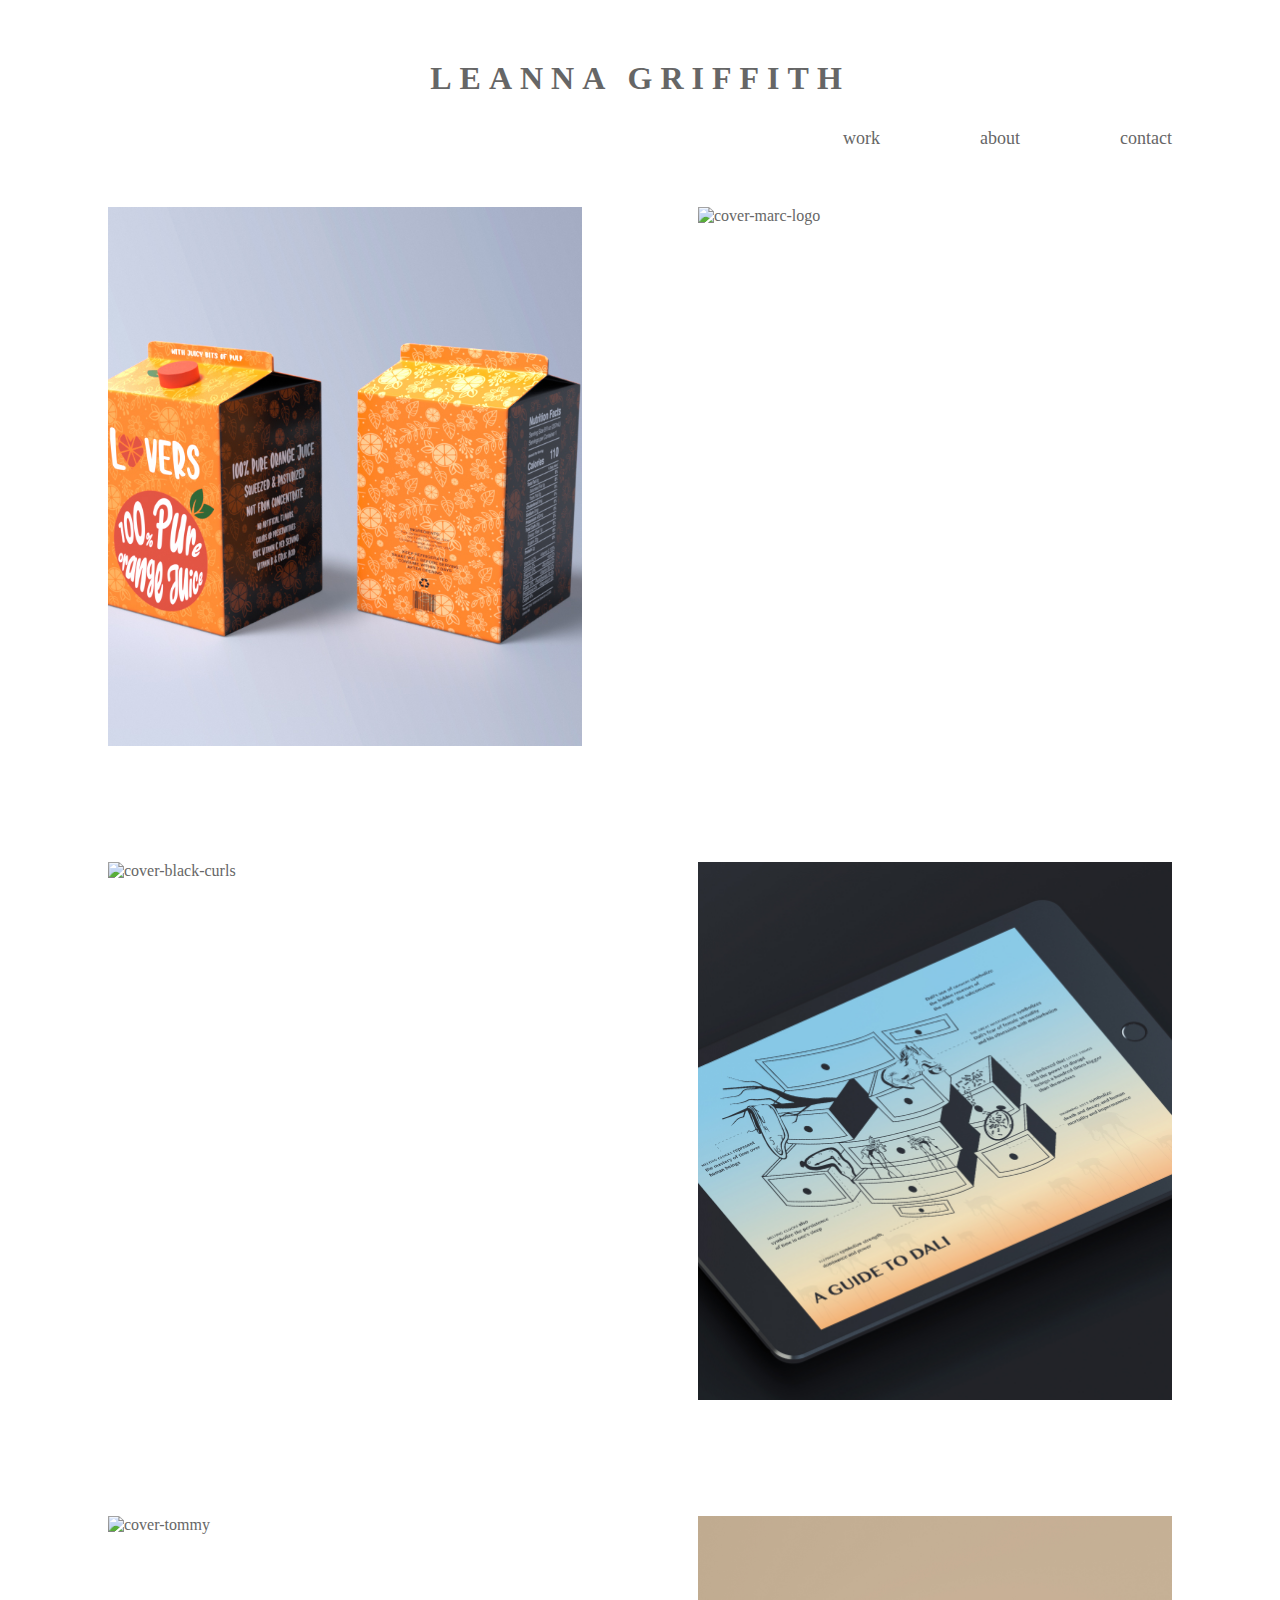
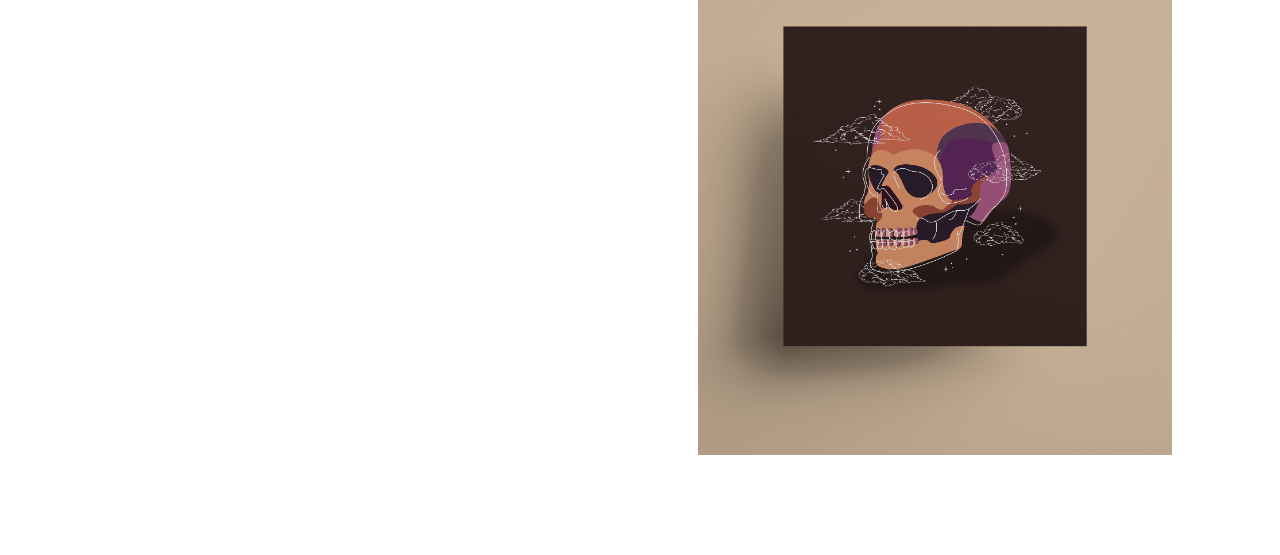
==== index.html @ 29737f6b "Update index.html" ====
<!DOCTYPE html>
<html lang="en-us">
<head>
  <meta charset="utf-8">
  <meta name="viewport" content="width=device-width, initial-scale=1">
  <link rel ="stylesheet" href="css/main.css">
  <title> Leanna Griffith Portfolio  </title>
  <meta name="description" content="Leanna Griffith Portfolio">
  <meta name="author" content="Leanna Griffith">
</head>
<body>
   <h1>
    <a href="index.html">LEANNA GRIFFITH</a>
  </h1>
  
  <div class="topnav">
   <a href="contact.html">contact</a>
   <a href="about.html">about</a>
   <a href="index.html">work</a>
  </div>
  
 <div class = "gallery">
    <div class = "gallery-item">
     <a href="product-and-package-design.html" target="_top"> 
     <div class="img__wrap">
       <img class="gallery-image" img alt="cover-lovers" src="img/cover-lovers.jpg" width="220" height="250"><div class = "img__description"> Product and Package Design</div>
     </div>
     </a>
    </div>

  <div class = "gallery-item">
     <a href="logo-design.html" target="_top"> 
      <div class="img__wrap">
       <img class="gallery-image" img alt="cover-marc-logo" src="img/cover-marc-logo.png" width="220" height="250"><div class = "img__description">Logo Design</div>
      </div>
     </a>  
  </div>
      
  <div class = "gallery-item">
    <a href="poster-design.html" target="_top"> 
      <div class="img__wrap">
        <img class="gallery-image" img alt="cover-black-curls" src="img/cover-black-curls.png" width="220" height="250"><div class = "img__description">Poster Design</div>
      </div>
    </a>  
  </div>

  <div class = "gallery-item">
    <a href="data-visualizations.html" target="_top"> 
     <div class="img__wrap">
       <img class="gallery-image" img alt="cover-dali" src="img/cover-dali.jpg" width="220" height="250"><div class = "img__description">Data Visualizations</div>
     </div>
    </a>  
  </div>
   
  <div class = "gallery-item">
    <a href="animations.html" target="_top"> 
     <div class="img__wrap">
       <img class="gallery-image" img alt="cover-tommy" src="img/cover-tommy.jpg" width="220" height="250"><div class = "img__description">Animations</div>
     </div>
    </a>  
  </div>

  <div class = "gallery-item">
    <a href="digital-illustrations.html" target="_top"> 
      <div class="img__wrap">
        <img class="gallery-image" img alt="cover-skull" src="img/cover-skull.jpg" width="220" height="250"> <div class = "img__description">Digital Illustrations</div>
      </div>
    </a>  
  </div>
</div>
</body>

</html>
---- css/main.css ----
.topnav a {
    color: #666666;
    margin-right: 100px;
    float: right;
    padding: 0px -40px;
    text-decoration: none;
    font-size: 18px;
    font-family: "Avenir";   
}
.topnav a:hover {
    color: black; 
}

h1{
    margin-top: 50px;
    font-family: 'Helvetica Neue';
    text-align: center;
    letter-spacing: 8px;
    padding: 10px;
}

 a {
    color: #666666;
    cursor:pointer;
    text-decoration: none;
  }

h3{
    font-family: 'Avenir';
    padding: 0px 100px;
    color:#000;
    display: flex;
}

.gallery {
 display: flex;
 flex-wrap: wrap;
}

.gallery-image {
 display: block;
 width: 100%;
 height: 100%;
 object-fit: cover;
}

@supports (display: grid) {
 .gallery {
  display: grid;
  grid-template-columns: repeat(auto-fit, minmax(27rem, 1fr));
  grid-gap: 1rem;
 }
.gallery,
 .gallery-item {
  margin: 50px;
 }
}

.img__wrap {
  position: relative;
  height: 100%;
  width: 100%;
}
.img__description {
  position:absolute;
  width: 100%;
  border: none;
  height: 100%;
  opacity: 0;
  line-height: 400px;
  text-align: center;
  background-color: white;
  top: 0;
  bottom: 0;
  left: 0;
  right: 0;
!transition: opacity .2s, visibility .2s;
}
.img__wrap:hover .img__description {
  visibility: visible;
  opacity: 10;
  font-family: 'Avenir';

}
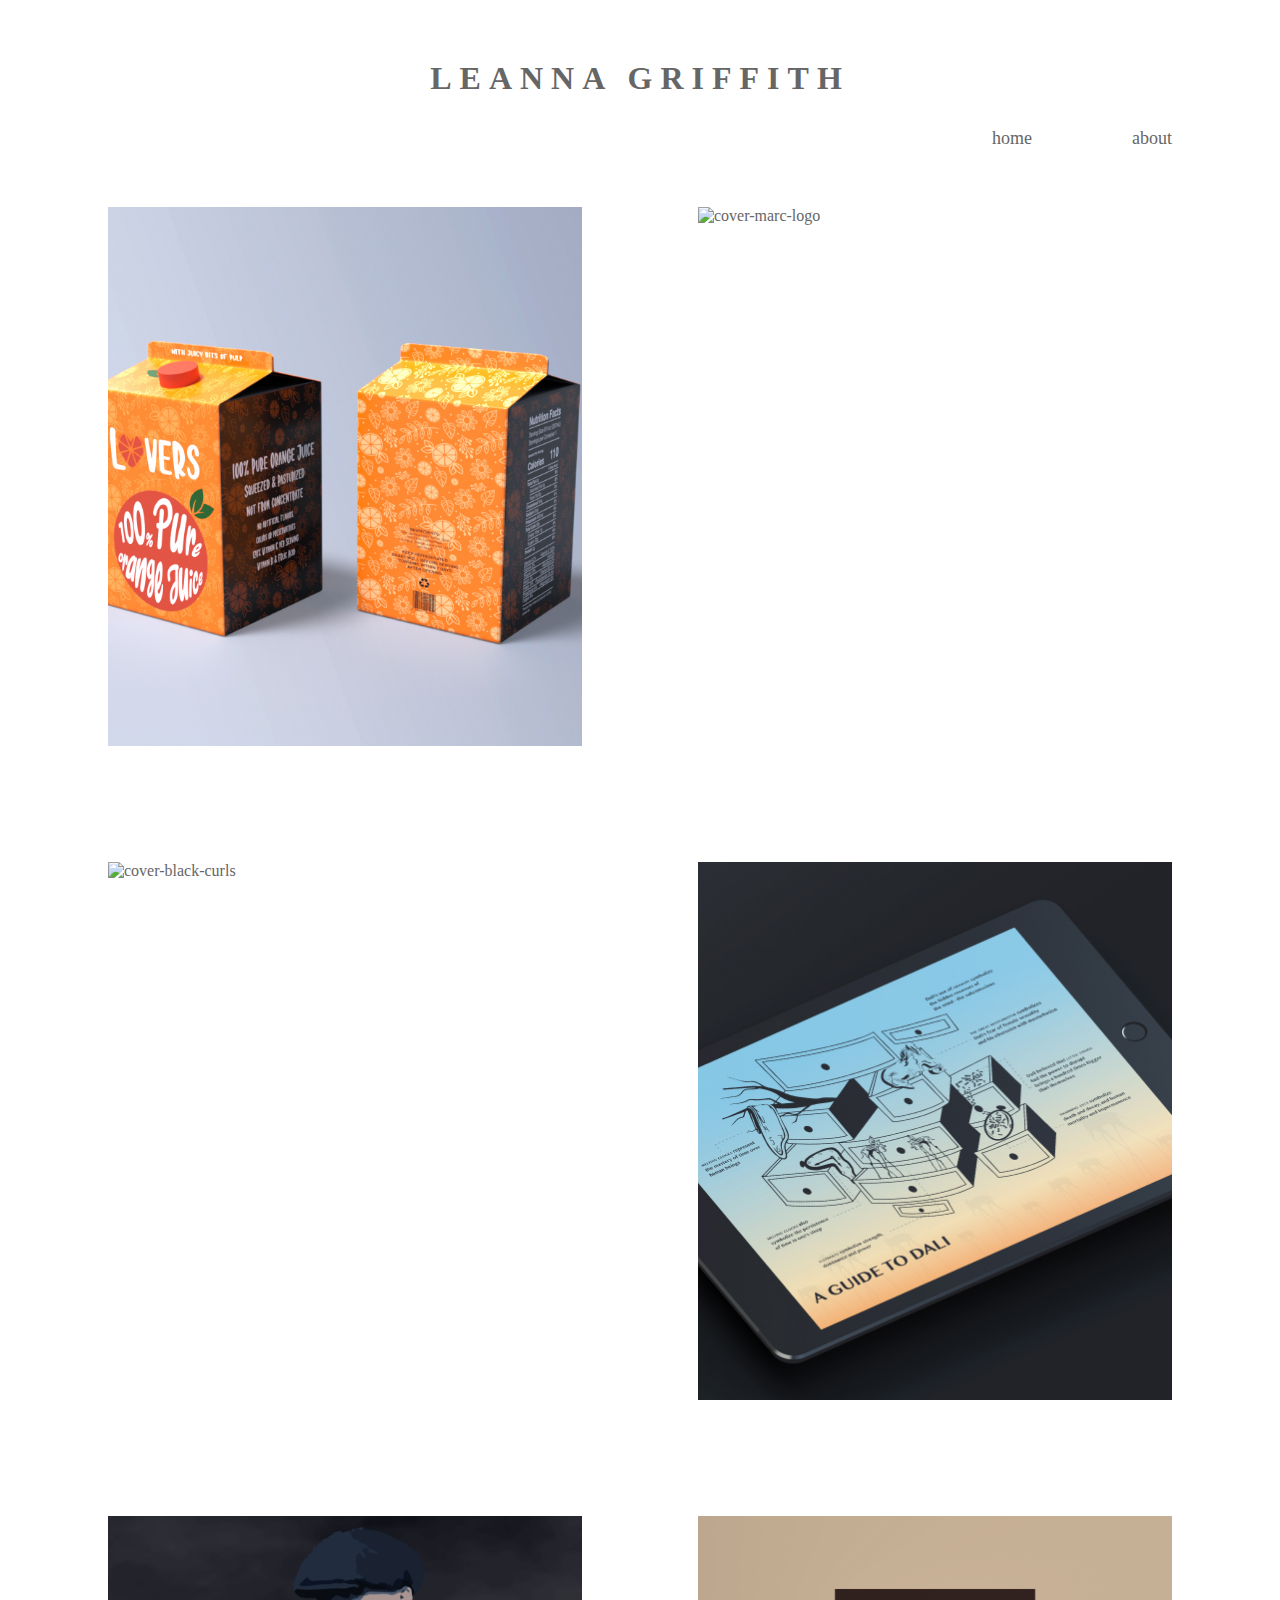
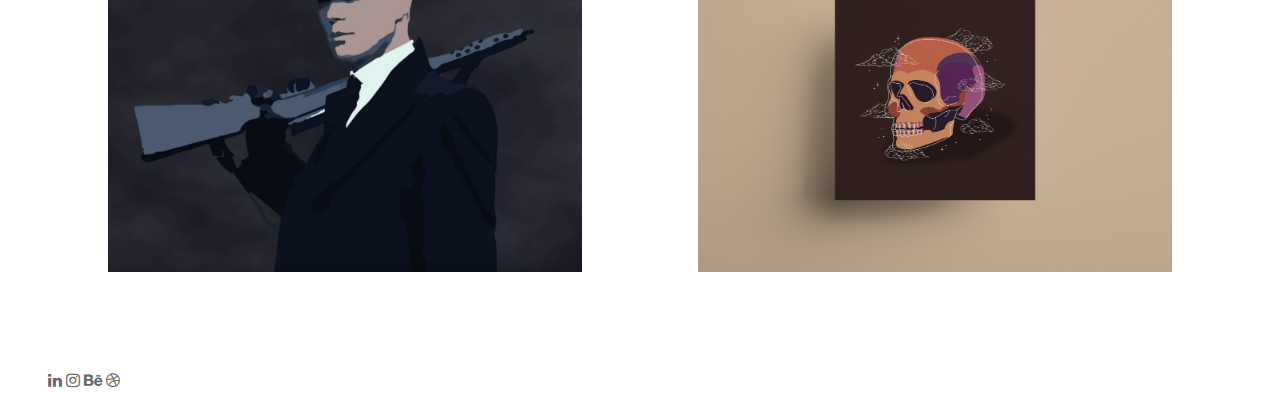
==== commit c474ffc2: "Update index.html" ====
--- a/index.html
+++ b/index.html
@@ -12,16 +12,15 @@
    <h1>
     <a href="index.html">LEANNA GRIFFITH</a>
   </h1>
-  
+
   <div class="topnav">
-   <a href="contact.html">contact</a>
    <a href="about.html">about</a>
-   <a href="index.html">work</a>
+   <a href="index.html">home</a>
   </div>
-  
+
  <div class = "gallery">
     <div class = "gallery-item">
-     <a href="product-and-package-design.html" target="_top"> 
+     <a href="product-and-package-design.html" target="_top">
      <div class="img__wrap">
        <img class="gallery-image" img alt="cover-lovers" src="img/cover-lovers.jpg" width="220" height="250"><div class = "img__description"> Product and Package Design</div>
      </div>
@@ -29,45 +28,54 @@
     </div>
 
   <div class = "gallery-item">
-     <a href="logo-design.html" target="_top"> 
+     <a href="logo-design.html" target="_top">
       <div class="img__wrap">
        <img class="gallery-image" img alt="cover-marc-logo" src="img/cover-marc-logo.png" width="220" height="250"><div class = "img__description">Logo Design</div>
       </div>
-     </a>  
+     </a>
   </div>
-      
+
   <div class = "gallery-item">
-    <a href="poster-design.html" target="_top"> 
+    <a href="poster-design.html" target="_top">
       <div class="img__wrap">
         <img class="gallery-image" img alt="cover-black-curls" src="img/cover-black-curls.png" width="220" height="250"><div class = "img__description">Poster Design</div>
       </div>
-    </a>  
+    </a>
   </div>
 
   <div class = "gallery-item">
-    <a href="data-visualizations.html" target="_top"> 
+    <a href="data-visualizations.html" target="_top">
      <div class="img__wrap">
        <img class="gallery-image" img alt="cover-dali" src="img/cover-dali.jpg" width="220" height="250"><div class = "img__description">Data Visualizations</div>
      </div>
-    </a>  
-  </div>
-   
-  <div class = "gallery-item">
-    <a href="animations.html" target="_top"> 
-     <div class="img__wrap">
-       <img class="gallery-image" img alt="cover-tommy" src="img/cover-tommy.jpg" width="220" height="250"><div class = "img__description">Animations</div>
-     </div>
-    </a>  
+    </a>
   </div>
 
   <div class = "gallery-item">
-    <a href="digital-illustrations.html" target="_top"> 
+    <a href="animations.html" target="_top">
+     <div class="img__wrap">
+       <img class="gallery-image" img alt="cover-tommy" src="img/cover-tommy.png" width="220" height="250"><div class = "img__description">Animations</div>
+     </div>
+    </a>
+  </div>
+
+  <div class = "gallery-item">
+    <a href="digital-illustrations.html" target="_top">
       <div class="img__wrap">
         <img class="gallery-image" img alt="cover-skull" src="img/cover-skull.jpg" width="220" height="250"> <div class = "img__description">Digital Illustrations</div>
       </div>
-    </a>  
+    </a>
   </div>
 </div>
+
+<figure>
+  <a href="https://www.linkedin.com/in/leanna-griffith/" target="_blank" class="fa fa-linkedin"></a>
+  <a href="https://www.instagram.com/leanna.design/"target="_blank" class="fa fa-instagram"></a>
+  <a href="https://behance.net/leannagriffith"target="_blank" class="fa fa-behance"></a>
+  <a href="https://dribbble.com/leannagriffith"target="_blank" class="fa fa-dribbble"></a>
+
+  <link rel="stylesheet" href="https://cdnjs.cloudflare.com/ajax/libs/font-awesome/4.7.0/css/font-awesome.min.css">
+</figure>
+
 </body>
-
 </html>
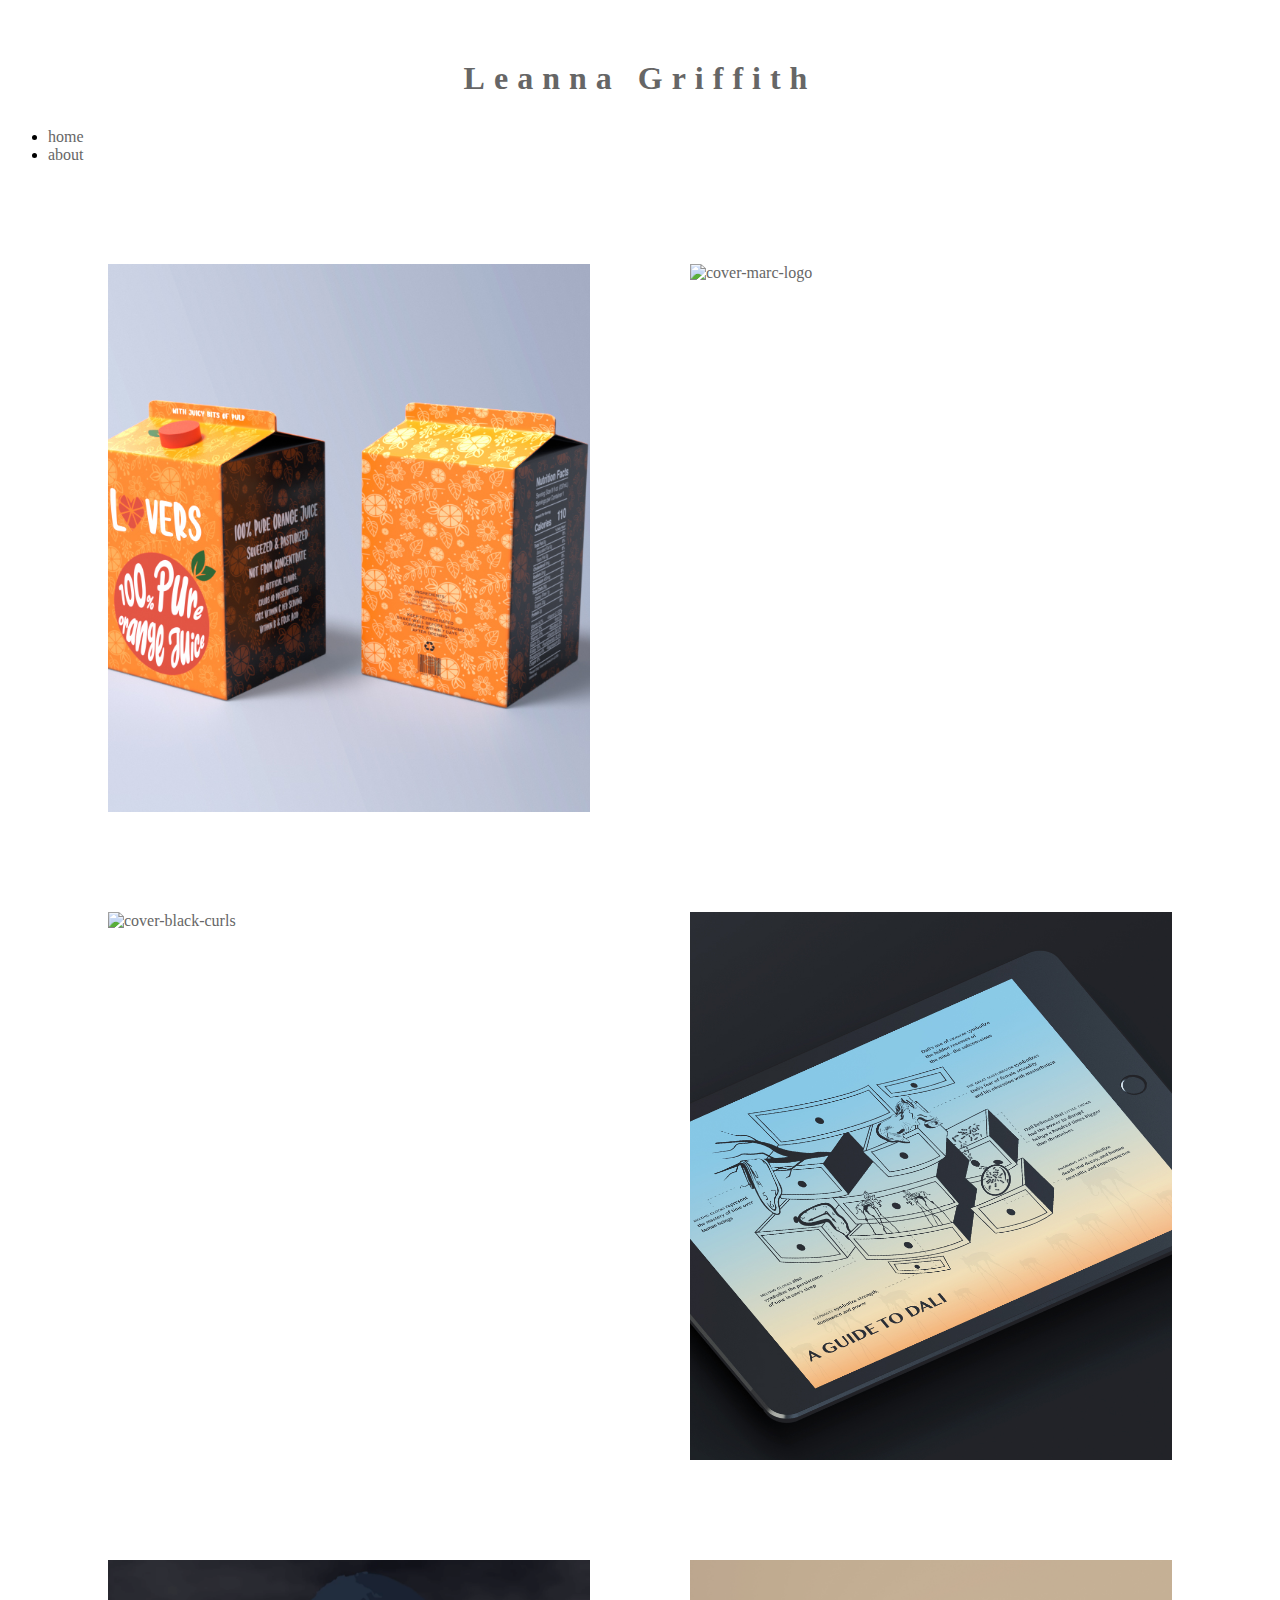
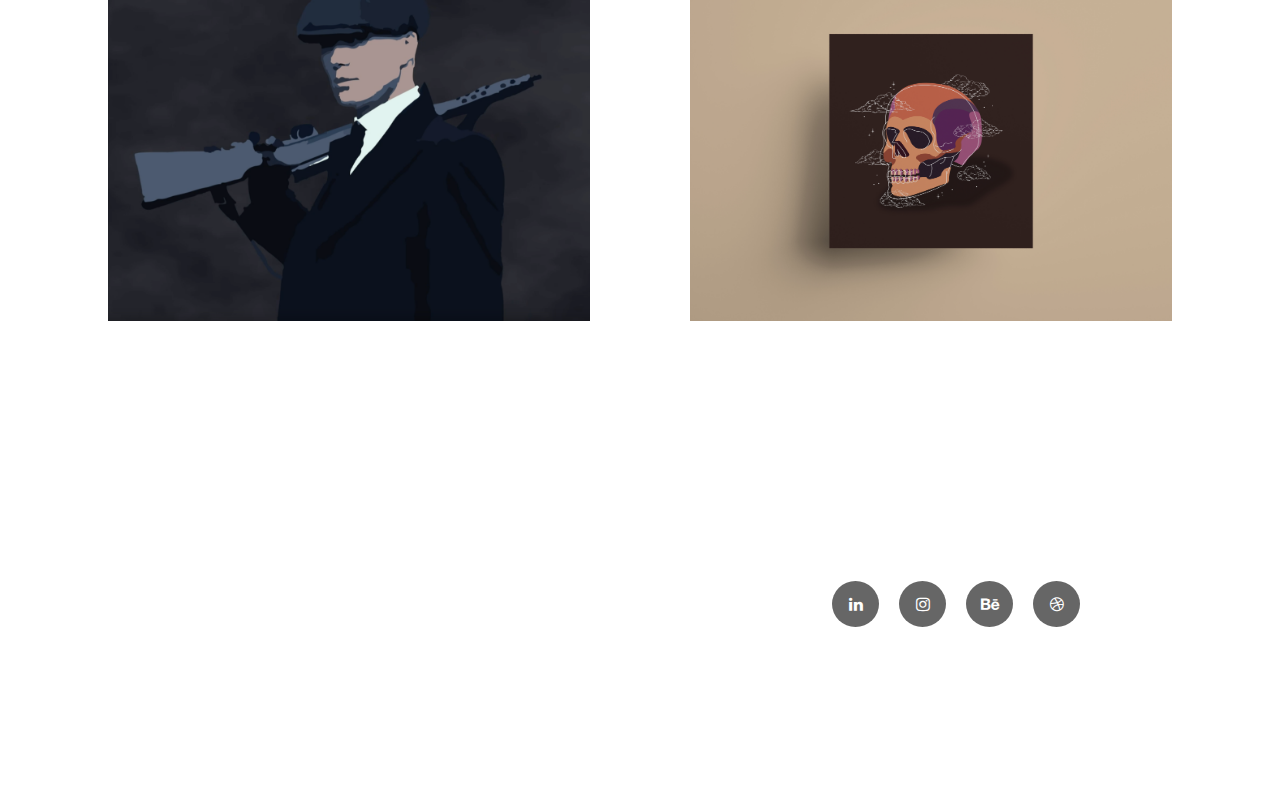
==== commit e34b340f: "Update index.html" ====
--- a/index.html
+++ b/index.html
@@ -3,23 +3,28 @@
 <head>
   <meta charset="utf-8">
   <meta name="viewport" content="width=device-width, initial-scale=1">
-  <link rel ="stylesheet" href="css/main.css">
+  <link rel="stylesheet" href="css/main.css">
+  <link rel="stylesheet" href="https://cdnjs.cloudflare.com/ajax/libs/font-awesome/4.7.0/css/font-awesome.min.css">
   <title> Leanna Griffith Portfolio  </title>
   <meta name="description" content="Leanna Griffith Portfolio">
   <meta name="author" content="Leanna Griffith">
 </head>
 <body>
+
    <h1>
-    <a href="index.html">LEANNA GRIFFITH</a>
+    <a href="index.html">Leanna Griffith</a>
   </h1>
 
-  <div class="topnav">
-   <a href="about.html">about</a>
-   <a href="index.html">home</a>
-  </div>
+  <nav>
+    <ul>
+      <li><a href="index.html">home</a></li>
+      <li><a href="about.html">about</a></li>
+    </ul>
+  </nav>
 
- <div class = "gallery">
-    <div class = "gallery-item">
+ <div class="gallery">
+
+  <div class="gallery-item">
      <a href="product-and-package-design.html" target="_top">
      <div class="img__wrap">
        <img class="gallery-image" img alt="cover-lovers" src="img/cover-lovers.jpg" width="220" height="250"><div class = "img__description"> Product and Package Design</div>
@@ -27,7 +32,7 @@
      </a>
     </div>
 
-  <div class = "gallery-item">
+  <div class="gallery-item">
      <a href="logo-design.html" target="_top">
       <div class="img__wrap">
        <img class="gallery-image" img alt="cover-marc-logo" src="img/cover-marc-logo.png" width="220" height="250"><div class = "img__description">Logo Design</div>
@@ -35,7 +40,7 @@
      </a>
   </div>
 
-  <div class = "gallery-item">
+  <div class="gallery-item">
     <a href="poster-design.html" target="_top">
       <div class="img__wrap">
         <img class="gallery-image" img alt="cover-black-curls" src="img/cover-black-curls.png" width="220" height="250"><div class = "img__description">Poster Design</div>
@@ -43,7 +48,7 @@
     </a>
   </div>
 
-  <div class = "gallery-item">
+  <div class="gallery-item">
     <a href="data-visualizations.html" target="_top">
      <div class="img__wrap">
        <img class="gallery-image" img alt="cover-dali" src="img/cover-dali.jpg" width="220" height="250"><div class = "img__description">Data Visualizations</div>
@@ -51,7 +56,7 @@
     </a>
   </div>
 
-  <div class = "gallery-item">
+  <div class="gallery-item">
     <a href="animations.html" target="_top">
      <div class="img__wrap">
        <img class="gallery-image" img alt="cover-tommy" src="img/cover-tommy.png" width="220" height="250"><div class = "img__description">Animations</div>
@@ -59,22 +64,21 @@
     </a>
   </div>
 
-  <div class = "gallery-item">
+  <div class="gallery-item">
     <a href="digital-illustrations.html" target="_top">
       <div class="img__wrap">
         <img class="gallery-image" img alt="cover-skull" src="img/cover-skull.jpg" width="220" height="250"> <div class = "img__description">Digital Illustrations</div>
       </div>
     </a>
   </div>
+
 </div>
 
-<figure>
+<figure class="social">
   <a href="https://www.linkedin.com/in/leanna-griffith/" target="_blank" class="fa fa-linkedin"></a>
   <a href="https://www.instagram.com/leanna.design/"target="_blank" class="fa fa-instagram"></a>
   <a href="https://behance.net/leannagriffith"target="_blank" class="fa fa-behance"></a>
   <a href="https://dribbble.com/leannagriffith"target="_blank" class="fa fa-dribbble"></a>
-
-  <link rel="stylesheet" href="https://cdnjs.cloudflare.com/ajax/libs/font-awesome/4.7.0/css/font-awesome.min.css">
 </figure>
 
 </body>
--- a/css/main.css
+++ b/css/main.css
@@ -1,3 +1,15 @@
+p {
+  font-family: "Avenir";
+  font-size: 16px;
+  max-width: 55em;
+  padding: 0 5%;
+  margin: 0 auto;
+  margin-top: 10em;
+  margin-bottom: 20em;
+  line-height: 1.7em; 
+  display: block;
+}
+
 .topnav a {
     color: #666666;
     margin-right: 100px;
@@ -5,17 +17,17 @@
     padding: 0px -40px;
     text-decoration: none;
     font-size: 18px;
-    font-family: "Avenir";   
+    font-family: "Avenir";
 }
 .topnav a:hover {
-    color: black; 
+    color: black;
 }
 
 h1{
     margin-top: 50px;
     font-family: 'Helvetica Neue';
     text-align: center;
-    letter-spacing: 8px;
+    letter-spacing: 9px;
     padding: 10px;
 }
 
@@ -47,8 +59,8 @@
 @supports (display: grid) {
  .gallery {
   display: grid;
-  grid-template-columns: repeat(auto-fit, minmax(27rem, 1fr));
-  grid-gap: 1rem;
+  grid-template-columns: repeat(auto-fit, minmax(33rem, 1fr));
+  grid-gap: 0rem;
  }
 .gallery,
  .gallery-item {
@@ -74,11 +86,50 @@
   bottom: 0;
   left: 0;
   right: 0;
-!transition: opacity .2s, visibility .2s;
+  transition: opacity .2s, visibility .2s;
 }
+
 .img__wrap:hover .img__description {
   visibility: visible;
   opacity: 10;
   font-family: 'Avenir';
+}
+
+.fa {
+  padding: 15px;
+  font-size: 30px;
+  width: 17px;
+  text-align: center;
+  text-decoration: none;
+  border-radius: 50%;
+  margin-bottom: 10em;
+  margin-top: 10em;
+  margin-left: 1em;
+}
+
+
+.fa:hover {
+    opacity: 0.7;
+}
+
+.fa-linkedin {
+  background: #666666;
+  color: white;
+  margin-left: 49em;
 
 }
+
+.fa-instagram {
+  background: #666666;
+  color: white;
+}
+
+.fa-dribbble {
+  background: #666666;
+  color: white;
+}
+
+.fa-behance {
+  background: #666666;
+  color: white;
+}
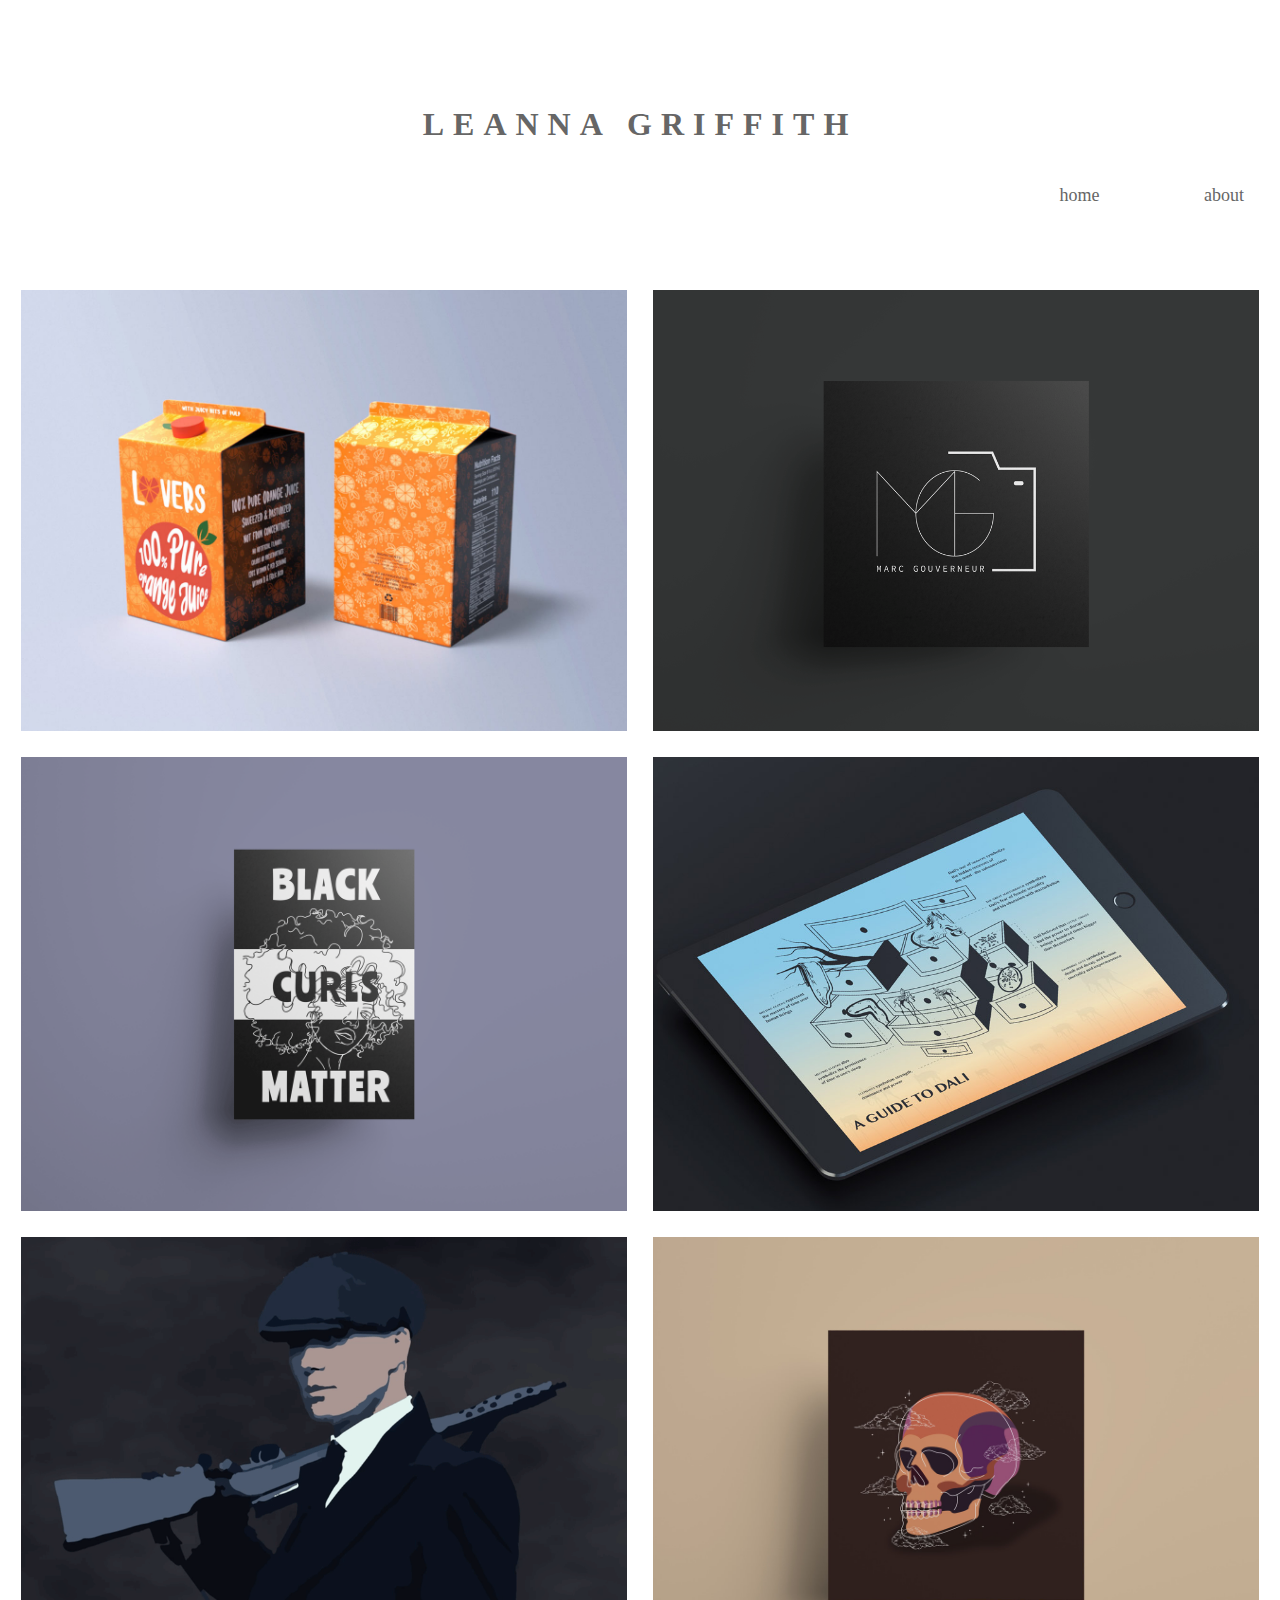
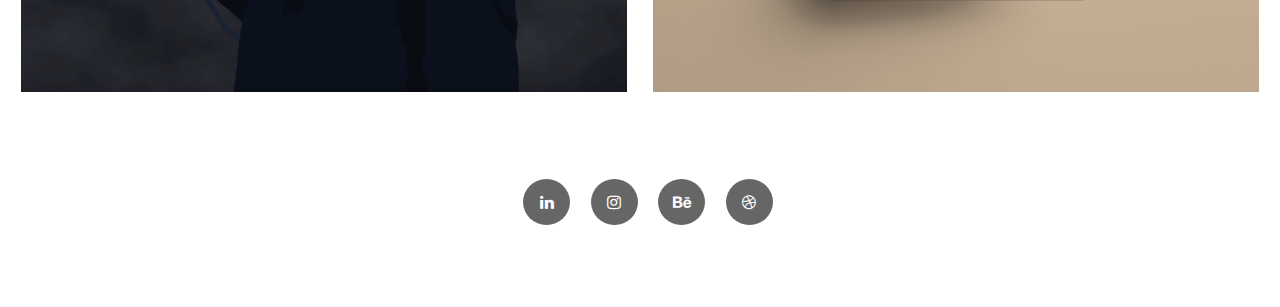
==== commit 99de1537: "Update index.html" ====
--- a/index.html
+++ b/index.html
@@ -35,7 +35,7 @@
   <div class="gallery-item">
      <a href="logo-design.html" target="_top">
       <div class="img__wrap">
-       <img class="gallery-image" img alt="cover-marc-logo" src="img/cover-marc-logo.png" width="220" height="250"><div class = "img__description">Logo Design</div>
+       <img class="gallery-image" alt="cover-marc-logo" src="img/cover-marc-logo.png" width="220" height="250"><div class = "img__description">Logo Design</div>
       </div>
      </a>
   </div>
@@ -43,7 +43,7 @@
   <div class="gallery-item">
     <a href="poster-design.html" target="_top">
       <div class="img__wrap">
-        <img class="gallery-image" img alt="cover-black-curls" src="img/cover-black-curls.png" width="220" height="250"><div class = "img__description">Poster Design</div>
+        <img class="gallery-image" alt="cover-black-curls" src="img/cover-black-curls.png" width="220" height="250"><div class = "img__description">Poster Design</div>
       </div>
     </a>
   </div>
@@ -51,7 +51,7 @@
   <div class="gallery-item">
     <a href="data-visualizations.html" target="_top">
      <div class="img__wrap">
-       <img class="gallery-image" img alt="cover-dali" src="img/cover-dali.jpg" width="220" height="250"><div class = "img__description">Data Visualizations</div>
+       <img class="gallery-image" alt="cover-dali" src="img/cover-dali.jpg" width="220" height="250"><div class = "img__description">Data Visualizations</div>
      </div>
     </a>
   </div>
@@ -59,7 +59,7 @@
   <div class="gallery-item">
     <a href="animations.html" target="_top">
      <div class="img__wrap">
-       <img class="gallery-image" img alt="cover-tommy" src="img/cover-tommy.png" width="220" height="250"><div class = "img__description">Animations</div>
+       <img class="gallery-image" alt="cover-tommy" src="img/cover-tommy.png" width="220" height="250"><div class = "img__description">Animations</div>
      </div>
     </a>
   </div>
@@ -67,7 +67,7 @@
   <div class="gallery-item">
     <a href="digital-illustrations.html" target="_top">
       <div class="img__wrap">
-        <img class="gallery-image" img alt="cover-skull" src="img/cover-skull.jpg" width="220" height="250"> <div class = "img__description">Digital Illustrations</div>
+        <img class="gallery-image" alt="cover-skull" src="img/cover-skull.jpg" width="220" height="250"> <div class = "img__description">Digital Illustrations</div>
       </div>
     </a>
   </div>
--- a/css/main.css
+++ b/css/main.css
@@ -1,52 +1,79 @@
+html {
+  font: 100%/1.15 sans-serif;
+}
+
+@media (prefers-reduced-motion: no-preference) {
+  
+  html {
+    scroll-behavior: smooth;
+  }
+
+}
+
+body {
+  max-width: 100rem;
+  padding: 0 1rem;
+  margin: 0 auto;
+}
+
 p {
   font-family: "Avenir";
   font-size: 16px;
   max-width: 55em;
   padding: 0 5%;
   margin: 0 auto;
-  margin-top: 10em;
+  margin-top: 7em;
   margin-bottom: 20em;
-  line-height: 1.7em; 
+  line-height: 1.7em;
   display: block;
 }
 
-.topnav a {
-    color: #666666;
-    margin-right: 100px;
-    float: right;
-    padding: 0px -40px;
-    text-decoration: none;
-    font-size: 18px;
-    font-family: "Avenir";
-}
-.topnav a:hover {
-    color: black;
+/* Navigation */
+
+nav {
+  margin-right: -5rem;
 }
 
-h1{
-    margin-top: 50px;
+nav ul {
+  text-align: right;
+  margin-top: 2em;
+  margin-bottom: 5em;
+}
+
+nav li {
+  display: inline;
+}
+
+nav a {
+  display: inline-block;
+  color: #666666;
+  margin-right: 100px;;
+  padding: 0px -40px;
+  text-decoration: none;
+  font-size: 18px;
+  font-family: "Avenir";
+}
+
+nav a:hover {
+  color: black;
+}
+
+h1 {
+    margin-top: 3em;
     font-family: 'Helvetica Neue';
     text-align: center;
+    text-transform: uppercase;
     letter-spacing: 9px;
     padding: 10px;
 }
 
  a {
     color: #666666;
-    cursor:pointer;
     text-decoration: none;
   }
 
-h3{
-    font-family: 'Avenir';
-    padding: 0px 100px;
-    color:#000;
-    display: flex;
-}
-
 .gallery {
- display: flex;
- flex-wrap: wrap;
+ display: grid;
 }
 
 .gallery-image {
@@ -56,17 +83,15 @@
  object-fit: cover;
 }
 
-@supports (display: grid) {
- .gallery {
+.gallery {
   display: grid;
-  grid-template-columns: repeat(auto-fit, minmax(33rem, 1fr));
-  grid-gap: 0rem;
+  grid-template-columns: repeat(auto-fit, minmax(30rem, 1fr));
+  grid-gap: 1rem;
  }
-.gallery,
+
  .gallery-item {
-  margin: 50px;
+  margin: 5px;
  }
-}
 
 .img__wrap {
   position: relative;
@@ -95,41 +120,34 @@
   font-family: 'Avenir';
 }
 
+/* Social */
+
+.social {
+  margin: 5.125rem; /* 50px */
+  text-align: center;
+}
+
 .fa {
-  padding: 15px;
   font-size: 30px;
   width: 17px;
+  color: #fff;
   text-align: center;
   text-decoration: none;
+  background: #666;
+  padding: 15px;
   border-radius: 50%;
-  margin-bottom: 10em;
-  margin-top: 10em;
   margin-left: 1em;
-}
-
-
-.fa:hover {
-    opacity: 0.7;
-}
-
-.fa-linkedin {
-  background: #666666;
-  color: white;
-  margin-left: 49em;
 
 }
 
-.fa-instagram {
-  background: #666666;
-  color: white;
+.fa:hover {
+  opacity: 0.7;
 }
 
-.fa-dribbble {
-  background: #666666;
-  color: white;
+/* Animations */
+
+video {
+  display: block;
+  margin: auto;
+  margin-bottom: 2em;
 }
-
-.fa-behance {
-  background: #666666;
-  color: white;
-}
